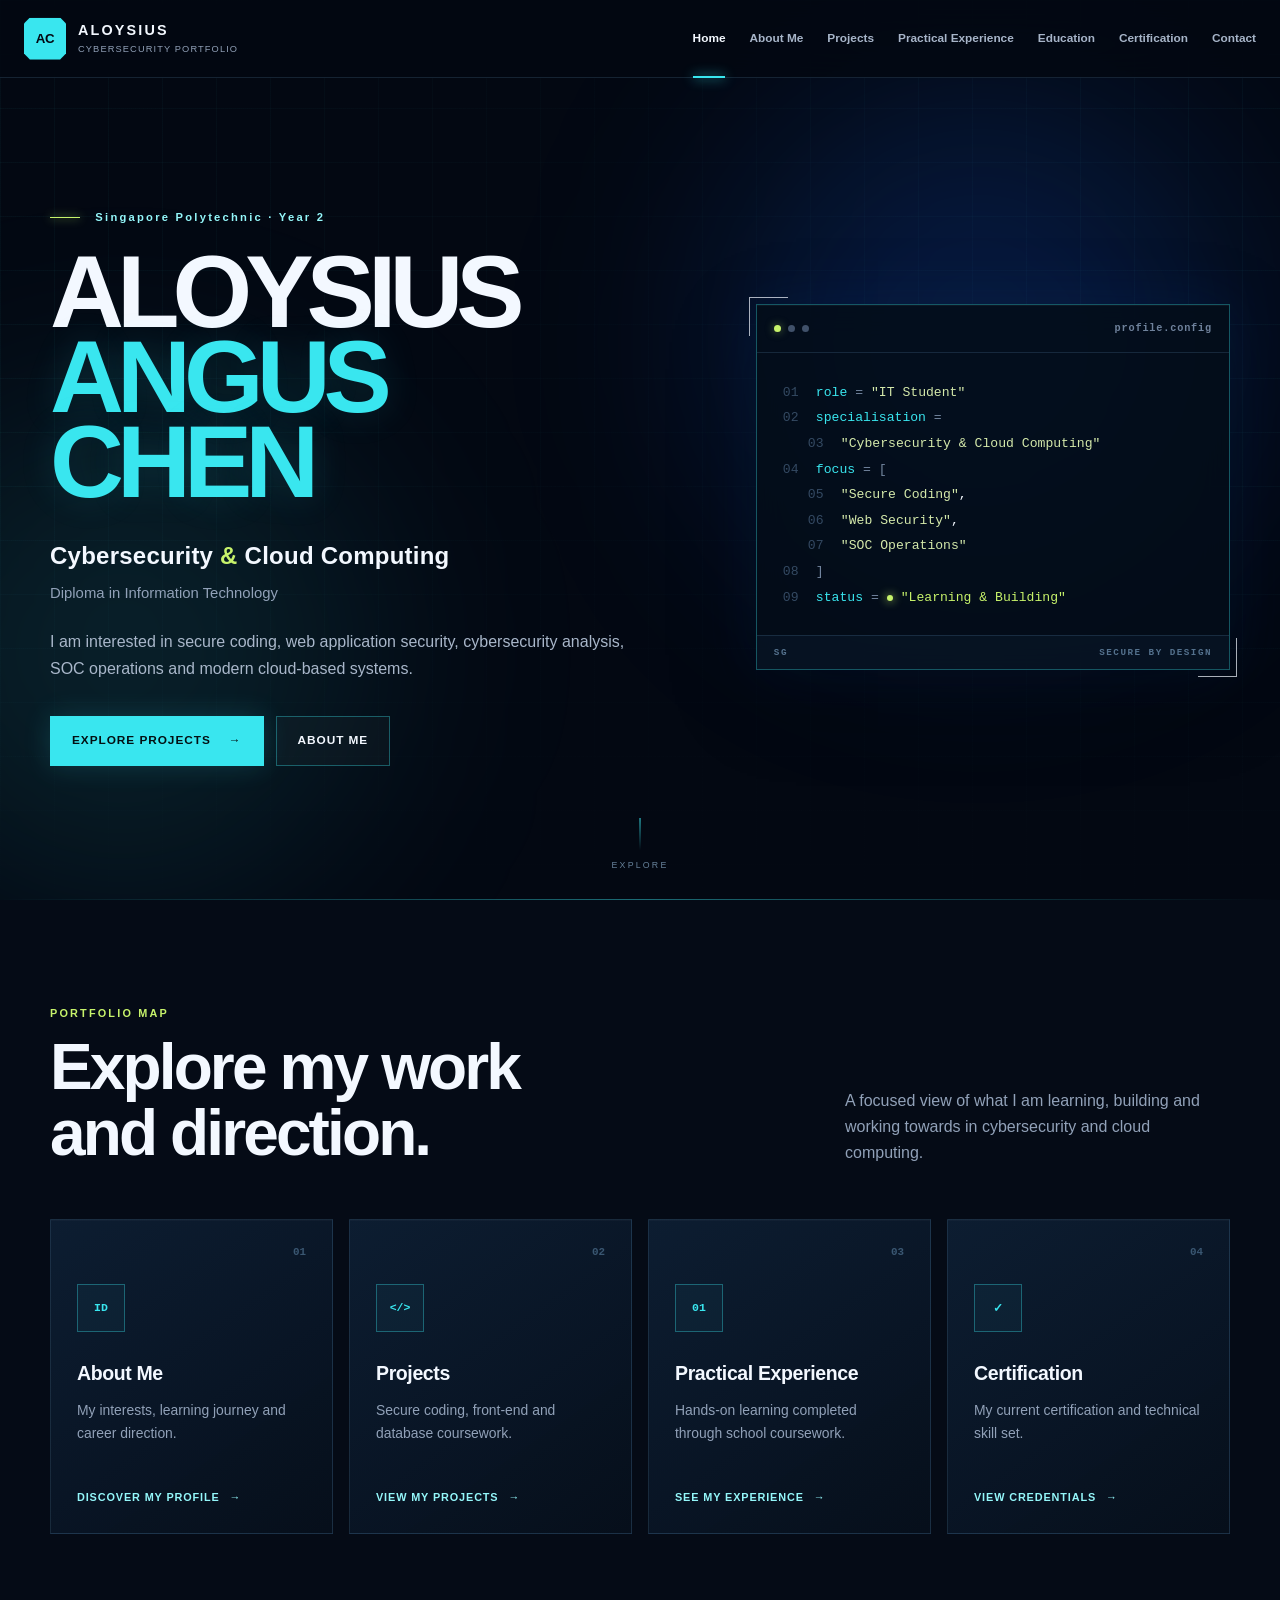
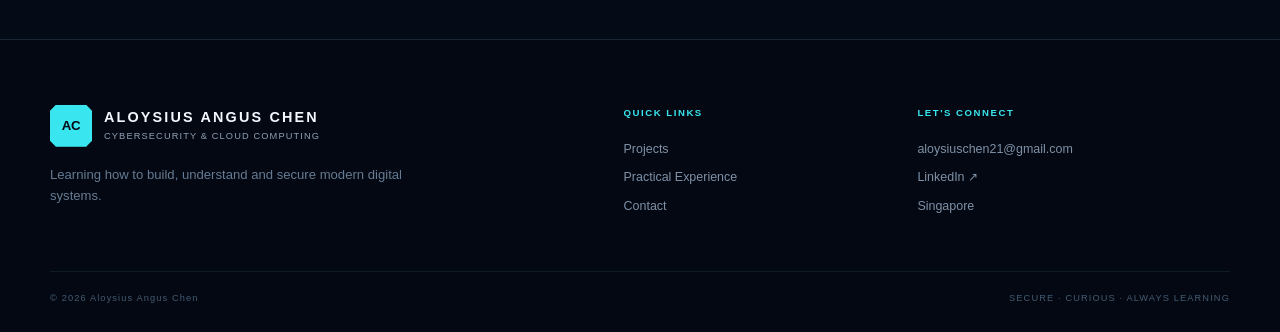
==== index.html @ 610afe20 "Add personal portfolio website" ====
<!doctype html>
<html lang="en">
<head>
  <meta charset="utf-8">
  <meta name="viewport" content="width=device-width, initial-scale=1">
  <meta name="description" content="Portfolio of Aloysius Angus Chen, a Cybersecurity and Cloud Computing student at Singapore Polytechnic.">
  <meta name="theme-color" content="#050b16">
  <title>Aloysius Angus Chen | Cybersecurity Portfolio</title>
  <link rel="stylesheet" href="styles.css">
</head>
<body data-page="home">
  <a class="skip-link" href="#main-content">Skip to content</a>
  <header class="site-header">
    <div class="nav-shell">
      <a class="brand" href="index.html" aria-label="Aloysius Angus Chen, home">
        <span class="brand-mark">AC</span>
        <span class="brand-copy"><strong>ALOYSIUS</strong><small>CYBERSECURITY PORTFOLIO</small></span>
      </a>
      <button class="menu-toggle" type="button" aria-expanded="false" aria-controls="site-nav"><span></span><span></span><span></span><span class="sr-only">Open navigation</span></button>
      <nav class="site-nav" id="site-nav" aria-label="Primary navigation">
        <a class="active" aria-current="page" href="index.html">Home</a>
        <a href="about.html">About Me</a>
        <a href="projects.html">Projects</a>
        <a href="experience.html">Practical Experience</a>
        <a href="education.html">Education</a>
        <a href="certifications.html">Certification</a>
        <a href="contact.html">Contact</a>
      </nav>
    </div>
  </header>

  <main id="main-content">
    <section class="hero grid-surface">
      <div class="ambient ambient-one" aria-hidden="true"></div>
      <div class="ambient ambient-two" aria-hidden="true"></div>
      <div class="container hero-layout">
        <div class="hero-copy reveal">
          <p class="eyebrow"><span></span> Singapore Polytechnic &middot; Year 2</p>
          <h1>ALOYSIUS<br><span>ANGUS CHEN</span></h1>
          <p class="hero-role">Cybersecurity <em>&amp;</em> Cloud Computing</p>
          <p class="hero-study">Diploma in Information Technology</p>
          <p class="hero-intro">I am interested in secure coding, web application security, cybersecurity analysis, SOC operations and modern cloud-based systems.</p>
          <div class="button-row">
            <a class="button button-primary" href="projects.html">Explore Projects <span aria-hidden="true">&rarr;</span></a>
            <a class="button button-secondary" href="about.html">About Me</a>
          </div>
        </div>

        <aside class="terminal-card reveal" aria-label="Profile summary">
          <div class="terminal-top"><span></span><span></span><span></span><p>profile.config</p></div>
          <div class="terminal-body">
            <p><span class="line-number">01</span><span class="code-key">role</span> <span class="code-symbol">=</span> <span class="code-value">&quot;IT Student&quot;</span></p>
            <p><span class="line-number">02</span><span class="code-key">specialisation</span> <span class="code-symbol">=</span></p>
            <p class="indent"><span class="line-number">03</span><span class="code-value">&quot;Cybersecurity &amp; Cloud Computing&quot;</span></p>
            <p><span class="line-number">04</span><span class="code-key">focus</span> <span class="code-symbol">=</span> <span class="code-bracket">[</span></p>
            <p class="indent"><span class="line-number">05</span><span class="code-value">&quot;Secure Coding&quot;</span>,</p>
            <p class="indent"><span class="line-number">06</span><span class="code-value">&quot;Web Security&quot;</span>,</p>
            <p class="indent"><span class="line-number">07</span><span class="code-value">&quot;SOC Operations&quot;</span></p>
            <p><span class="line-number">08</span><span class="code-bracket">]</span></p>
            <p><span class="line-number">09</span><span class="code-key">status</span> <span class="code-symbol">=</span> <span class="status-value"><i></i>&quot;Learning &amp; Building&quot;</span></p>
          </div>
          <div class="terminal-footer"><span>SG</span><span>SECURE BY DESIGN</span></div>
        </aside>
      </div>
      <a class="scroll-cue" href="#explore" aria-label="Explore portfolio sections"><span></span>EXPLORE</a>
    </section>

    <section class="home-links section" id="explore">
      <div class="container">
        <div class="section-heading reveal">
          <div><p class="kicker">PORTFOLIO MAP</p><h2>Explore my work<br>and direction.</h2></div>
          <p>A focused view of what I am learning, building and working towards in cybersecurity and cloud computing.</p>
        </div>
        <div class="link-card-grid">
          <a class="link-card reveal" href="about.html"><span class="card-index">01</span><div class="card-icon" aria-hidden="true">ID</div><h3>About Me</h3><p>My interests, learning journey and career direction.</p><b>Discover my profile <span>&rarr;</span></b></a>
          <a class="link-card reveal" href="projects.html"><span class="card-index">02</span><div class="card-icon" aria-hidden="true">&lt;/&gt;</div><h3>Projects</h3><p>Secure coding, front-end and database coursework.</p><b>View my projects <span>&rarr;</span></b></a>
          <a class="link-card reveal" href="experience.html"><span class="card-index">03</span><div class="card-icon" aria-hidden="true">01</div><h3>Practical Experience</h3><p>Hands-on learning completed through school coursework.</p><b>See my experience <span>&rarr;</span></b></a>
          <a class="link-card reveal" href="certifications.html"><span class="card-index">04</span><div class="card-icon" aria-hidden="true">✓</div><h3>Certification</h3><p>My current certification and technical skill set.</p><b>View credentials <span>&rarr;</span></b></a>
        </div>
      </div>
    </section>
  </main>

  <footer class="site-footer">
    <div class="container footer-layout"><div><a class="brand footer-brand" href="index.html"><span class="brand-mark">AC</span><span class="brand-copy"><strong>ALOYSIUS ANGUS CHEN</strong><small>CYBERSECURITY &amp; CLOUD COMPUTING</small></span></a><p>Learning how to build, understand and secure modern digital systems.</p></div><div class="footer-links"><p>QUICK LINKS</p><a href="projects.html">Projects</a><a href="experience.html">Practical Experience</a><a href="contact.html">Contact</a></div><div class="footer-contact"><p>LET'S CONNECT</p><a href="mailto:aloysiuschen21@gmail.com">aloysiuschen21@gmail.com</a><a href="https://www.linkedin.com/in/aloysius-angus-chen" target="_blank" rel="noopener noreferrer">LinkedIn <span>&nearr;</span></a><span>Singapore</span></div></div>
    <div class="container footer-bottom"><span>&copy; <span data-year></span> Aloysius Angus Chen</span><span>SECURE &middot; CURIOUS &middot; ALWAYS LEARNING</span></div>
  </footer>
  <script src="script.js"></script>
</body>
</html>
---- styles.css ----
:root {
  --bg: #050b16;
  --bg-deep: #030812;
  --surface: #091526;
  --surface-soft: #0c1a2e;
  --cyan: #39e6ef;
  --cyan-soft: #94f7fa;
  --blue: #327bff;
  --lime: #c7f36b;
  --text: #f3f8ff;
  --muted: #91a1b8;
  --line: rgba(119, 181, 224, .16);
  --line-bright: rgba(57, 230, 239, .34);
  --glass: rgba(9, 21, 38, .74);
  --shadow: 0 25px 80px rgba(0, 0, 0, .3);
  --max: 1180px;
  --header: 78px;
}

* { box-sizing: border-box; }
html { scroll-behavior: smooth; }
body { margin: 0; min-width: 320px; color: var(--text); background: var(--bg); font-family: Inter, "Segoe UI", Arial, sans-serif; line-height: 1.65; -webkit-font-smoothing: antialiased; }
body::before { content: ""; position: fixed; inset: 0; pointer-events: none; z-index: 100; opacity: .18; background: linear-gradient(rgba(255,255,255,.015) 50%, transparent 50%); background-size: 100% 4px; }
body.menu-open { overflow: hidden; }
a { color: inherit; text-decoration: none; }
img { max-width: 100%; }
button { font: inherit; }
.container { width: min(var(--max), calc(100% - 48px)); margin-inline: auto; }
.sr-only { position: absolute !important; width: 1px; height: 1px; padding: 0; margin: -1px; overflow: hidden; clip: rect(0,0,0,0); white-space: nowrap; border: 0; }
.skip-link { position: fixed; top: 8px; left: 8px; z-index: 200; transform: translateY(-150%); padding: 10px 14px; color: #021014; background: var(--cyan); border-radius: 5px; font-weight: 800; }
.skip-link:focus { transform: none; }

.site-header { position: fixed; inset: 0 0 auto; z-index: 90; height: var(--header); background: rgba(3, 8, 18, .82); border-bottom: 1px solid var(--line); backdrop-filter: blur(18px); }
.nav-shell { width: min(1380px, calc(100% - 48px)); height: 100%; margin-inline: auto; display: flex; align-items: center; justify-content: space-between; gap: 34px; }
.brand { display: inline-flex; align-items: center; flex: 0 0 auto; gap: 12px; }
.brand-mark { width: 42px; height: 42px; display: grid; place-items: center; color: var(--bg-deep); background: var(--cyan); font-size: .83rem; font-weight: 900; letter-spacing: -.03em; clip-path: polygon(14% 0, 86% 0, 100% 14%, 100% 86%, 86% 100%, 14% 100%, 0 86%, 0 14%); box-shadow: 0 0 24px rgba(57, 230, 239, .3); }
.brand-copy { display: grid; line-height: 1.1; }
.brand-copy strong { font-size: .9rem; letter-spacing: .15em; }
.brand-copy small { margin-top: 5px; color: var(--muted); font-size: .58rem; letter-spacing: .12em; }
.site-nav { display: flex; align-items: stretch; align-self: stretch; gap: 24px; }
.site-nav a { position: relative; display: flex; align-items: center; color: #a7b5c9; font-size: .74rem; font-weight: 700; white-space: nowrap; transition: color .25s ease; }
.site-nav a::after { content: ""; position: absolute; left: 0; right: 100%; bottom: -1px; height: 2px; background: var(--cyan); box-shadow: 0 0 12px var(--cyan); transition: right .25s ease; }
.site-nav a:hover, .site-nav a:focus-visible, .site-nav a.active { color: var(--text); }
.site-nav a:hover::after, .site-nav a:focus-visible::after, .site-nav a.active::after { right: 0; }
.menu-toggle { display: none; width: 44px; height: 42px; border: 1px solid var(--line-bright); background: rgba(57, 230, 239, .04); cursor: pointer; padding: 11px 10px; }
.menu-toggle > span:not(.sr-only) { display: block; width: 100%; height: 2px; margin: 4px 0; background: var(--cyan); transition: transform .25s ease, opacity .25s ease; }
.menu-toggle.open > span:nth-child(1) { transform: translateY(6px) rotate(45deg); }
.menu-toggle.open > span:nth-child(2) { opacity: 0; }
.menu-toggle.open > span:nth-child(3) { transform: translateY(-6px) rotate(-45deg); }

.grid-surface { position: relative; isolation: isolate; overflow: hidden; background-color: var(--bg-deep); background-image: linear-gradient(rgba(57,230,239,.055) 1px, transparent 1px), linear-gradient(90deg, rgba(57,230,239,.055) 1px, transparent 1px); background-size: 54px 54px; }
.grid-surface::before { content: ""; position: absolute; inset: 0; z-index: -1; background: linear-gradient(90deg, rgba(3,8,18,.35), rgba(3,8,18,.78) 48%, rgba(3,8,18,.35)), linear-gradient(180deg, transparent 50%, var(--bg-deep)); }
.grid-surface::after { content: ""; position: absolute; inset: auto 0 0; height: 1px; background: linear-gradient(90deg, transparent, var(--cyan), transparent); opacity: .45; }
.ambient { position: absolute; z-index: -1; width: 500px; height: 500px; border-radius: 50%; filter: blur(110px); pointer-events: none; }
.ambient-one { top: 10%; right: 4%; background: rgba(24, 101, 255, .19); }
.ambient-two { bottom: 0; left: -10%; background: rgba(57, 230, 239, .1); }

.hero { min-height: 100vh; padding: calc(var(--header) + 80px) 0 84px; display: grid; align-items: center; }
.hero-layout { display: grid; grid-template-columns: minmax(0, 1.12fr) minmax(400px, .88fr); align-items: center; gap: clamp(50px, 8vw, 110px); }
.eyebrow { margin: 0 0 23px; color: var(--cyan-soft); font-size: .7rem; font-weight: 800; letter-spacing: .2em; }
.eyebrow > span { display: inline-block; width: 30px; height: 1px; margin: 0 10px 3px 0; background: var(--lime); box-shadow: 0 0 10px var(--lime); }
.hero h1, .page-hero h1, .contact-copy h1 { margin: 0; font-size: clamp(4rem, 8vw, 7.3rem); line-height: .83; letter-spacing: -.068em; font-weight: 900; }
.hero h1 > span, .page-hero h1 > span, .contact-copy h1 > span { color: var(--cyan); text-shadow: 0 0 36px rgba(57, 230, 239, .15); }
.hero-role { margin: 32px 0 5px; color: var(--text); font-size: clamp(1.1rem, 2.2vw, 1.5rem); font-weight: 750; letter-spacing: .01em; }
.hero-role em { color: var(--lime); font-style: normal; }
.hero-study { margin: 0; color: var(--muted); font-size: .93rem; }
.hero-intro { max-width: 670px; margin: 24px 0 0; color: #a9b7ca; font-size: 1rem; }
.button-row { display: flex; flex-wrap: wrap; gap: 12px; margin-top: 34px; }
.button { min-height: 50px; display: inline-flex; align-items: center; justify-content: center; gap: 18px; padding: 0 21px; border: 1px solid var(--line-bright); font-size: .74rem; font-weight: 850; letter-spacing: .08em; text-transform: uppercase; transition: transform .25s ease, background .25s ease, border-color .25s ease, color .25s ease; }
.button:hover, .button:focus-visible { transform: translateY(-3px); }
.button-primary { color: #031013; background: var(--cyan); border-color: var(--cyan); box-shadow: 0 0 28px rgba(57, 230, 239, .16); }
.button-primary:hover, .button-primary:focus-visible { background: var(--lime); border-color: var(--lime); }
.button-secondary { color: var(--text); background: rgba(255,255,255,.025); }
.button-secondary:hover, .button-secondary:focus-visible { border-color: var(--cyan); background: rgba(57,230,239,.07); }

.terminal-card { position: relative; border: 1px solid var(--line-bright); background: rgba(4, 13, 25, .86); box-shadow: var(--shadow), 0 0 60px rgba(35, 119, 255, .1), inset 0 1px 0 rgba(255,255,255,.04); backdrop-filter: blur(15px); }
.terminal-card::before, .terminal-card::after { content: ""; position: absolute; width: 38px; height: 38px; border-color: var(--lime); opacity: .7; }
.terminal-card::before { top: -8px; left: -8px; border-top: 1px solid; border-left: 1px solid; }
.terminal-card::after { right: -8px; bottom: -8px; border-right: 1px solid; border-bottom: 1px solid; }
.terminal-top { height: 48px; display: flex; align-items: center; gap: 7px; padding: 0 17px; border-bottom: 1px solid var(--line); }
.terminal-top > span { width: 7px; height: 7px; border-radius: 50%; background: #40516a; }
.terminal-top > span:first-child { background: var(--lime); box-shadow: 0 0 8px rgba(199,243,107,.5); }
.terminal-top p { margin-left: auto; color: #6f829c; font: 600 .64rem Consolas, monospace; letter-spacing: .08em; }
.terminal-body { padding: 27px 26px 25px; font: .82rem/1.95 Consolas, "Courier New", monospace; overflow: hidden; }
.terminal-body p { margin: 0; white-space: nowrap; }
.terminal-body .indent { padding-left: 25px; }
.line-number { display: inline-block; width: 33px; color: #344a63; user-select: none; }
.code-key { color: var(--cyan); }
.code-symbol, .code-bracket { color: #7386a0; }
.code-value { color: #d4e9ab; }
.status-value { color: var(--lime); }
.status-value i { display: inline-block; width: 6px; height: 6px; margin-right: 8px; border-radius: 50%; background: var(--lime); box-shadow: 0 0 10px var(--lime); }
.terminal-footer { display: flex; justify-content: space-between; padding: 11px 17px; color: #54718d; border-top: 1px solid var(--line); background: rgba(12,33,53,.35); font: 700 .58rem Consolas, monospace; letter-spacing: .16em; }
.scroll-cue { position: absolute; bottom: 28px; left: 50%; transform: translateX(-50%); display: grid; justify-items: center; gap: 8px; color: #668099; font-size: .55rem; letter-spacing: .25em; }
.scroll-cue span { display: block; width: 1px; height: 32px; background: linear-gradient(var(--cyan), transparent); }

.section { padding: 105px 0; position: relative; }
.section-contrast { background: var(--bg-deep); border-block: 1px solid var(--line); }
.kicker { margin: 0 0 12px; color: var(--lime); font-size: .68rem; font-weight: 850; letter-spacing: .2em; }
.section-heading { display: grid; grid-template-columns: minmax(0, 1.3fr) minmax(260px, .7fr); align-items: end; gap: 80px; margin-bottom: 52px; }
.section-heading h2, .about-statement h2, .direction-card h2, .experience-aside h2, .project-list-heading h2, .skills-intro h2, .certificate-heading h2, .compact-cta h2 { margin: 0; font-size: clamp(2.15rem, 5vw, 4rem); line-height: 1.03; letter-spacing: -.045em; }
.section-heading > p, .skills-intro > p, .experience-aside > p { margin: 0; color: var(--muted); }
.link-card-grid { display: grid; grid-template-columns: repeat(4, 1fr); gap: 16px; }
.link-card { position: relative; min-height: 315px; overflow: hidden; display: flex; flex-direction: column; padding: 26px; background: linear-gradient(145deg, rgba(14,33,55,.82), rgba(6,15,28,.85)); border: 1px solid var(--line); box-shadow: inset 0 1px rgba(255,255,255,.025); transition: transform .3s ease, border-color .3s ease, box-shadow .3s ease; }
.link-card::before { content: ""; position: absolute; left: 0; bottom: 0; width: 0; height: 2px; background: var(--cyan); box-shadow: 0 0 15px var(--cyan); transition: width .35s ease; }
.link-card:hover, .link-card:focus-visible { transform: translateY(-7px); border-color: var(--line-bright); box-shadow: var(--shadow); }
.link-card:hover::before, .link-card:focus-visible::before { width: 100%; }
.card-index { align-self: flex-end; color: #3a5772; font: 700 .68rem Consolas, monospace; }
.card-icon { width: 48px; height: 48px; display: grid; place-items: center; margin: 26px 0 25px; color: var(--cyan); border: 1px solid var(--line-bright); background: rgba(57,230,239,.04); font: 800 .72rem Consolas, monospace; }
.link-card h3 { margin: 0; font-size: 1.22rem; letter-spacing: -.02em; }
.link-card p { margin: 10px 0 24px; color: var(--muted); font-size: .87rem; }
.link-card b { margin-top: auto; color: var(--cyan-soft); font-size: .68rem; letter-spacing: .08em; text-transform: uppercase; }
.link-card b span { margin-left: 6px; transition: margin .25s ease; }
.link-card:hover b span { margin-left: 12px; }

.page-hero { min-height: 470px; padding: calc(var(--header) + 90px) 0 78px; display: grid; align-items: center; }
.page-hero-layout { display: grid; grid-template-columns: minmax(0, 1fr) auto; align-items: end; gap: 70px; }
.page-hero h1 { font-size: clamp(3.8rem, 8vw, 7rem); }
.page-hero h1 span { display: block; }
.page-hero-layout > div:first-child > p:last-child { max-width: 680px; margin: 28px 0 0; color: #a4b4c9; font-size: 1rem; }
.page-marker { min-width: 170px; padding: 20px 0 0 22px; border-left: 1px solid var(--line-bright); }
.page-marker > span { display: block; color: transparent; -webkit-text-stroke: 1px rgba(57,230,239,.45); font-size: 4.8rem; font-weight: 900; line-height: .8; }
.page-marker p { margin: 22px 0 0; color: #668099; font: 700 .62rem/1.8 Consolas, monospace; letter-spacing: .2em; }

.about-layout { display: grid; grid-template-columns: .8fr 1.2fr; gap: clamp(50px, 9vw, 130px); }
.about-statement h2 { max-width: 480px; }
.about-copy { padding-left: 30px; border-left: 1px solid var(--line); }
.about-copy p { color: var(--muted); }
.about-copy .large-copy { margin-top: 0; color: #dfeafa; font-size: 1.2rem; }
.about-copy strong { color: var(--cyan-soft); }
.focus-card-grid { display: grid; grid-template-columns: repeat(3, 1fr); gap: 18px; }
.focus-card { min-height: 350px; display: flex; flex-direction: column; padding: 30px; border: 1px solid var(--line); background: linear-gradient(150deg, rgba(12,30,50,.78), rgba(5,13,25,.85)); transition: transform .3s ease, border-color .3s ease; }
.focus-card:hover { transform: translateY(-5px); border-color: var(--line-bright); }
.focus-top { display: flex; align-items: center; justify-content: space-between; color: var(--cyan); font: 700 .7rem Consolas, monospace; }
.focus-top i { width: 7px; height: 7px; border: 1px solid var(--lime); transform: rotate(45deg); }
.focus-card h3 { margin: 78px 0 14px; font-size: 1.35rem; }
.focus-card > p { margin: 0 0 28px; color: var(--muted); font-size: .9rem; }
.mini-tags { display: flex; flex-wrap: wrap; gap: 7px; margin-top: auto; }
.mini-tags span { padding: 5px 8px; color: #7e94ab; border: 1px solid var(--line); font-size: .62rem; }
.direction-section { padding-top: 75px; }
.direction-card { display: grid; grid-template-columns: 1fr 1fr auto; align-items: center; gap: 55px; padding: 48px; border: 1px solid var(--line-bright); background: radial-gradient(circle at 80% 0, rgba(50,123,255,.15), transparent 35%), var(--surface); }
.direction-card > p { color: var(--muted); }

.projects-section { padding-top: 80px; }
.featured-project { display: grid; grid-template-columns: minmax(340px, .78fr) minmax(0, 1.22fr); align-items: center; border: 1px solid var(--line-bright); background: linear-gradient(140deg, rgba(10,28,48,.9), rgba(4,12,23,.9)); box-shadow: var(--shadow); }
.project-visual { position: relative; overflow: hidden; background: #07101e; border-bottom: 1px solid var(--line); }
.project-visual a { position: relative; display: block; }
.project-visual img { width: 100%; height: auto; display: block; object-fit: contain; transition: filter .3s ease, transform .45s ease; }
.project-visual a > span { position: absolute; right: 14px; bottom: 14px; display: inline-flex; align-items: center; gap: 9px; padding: 8px 11px; color: #041014; background: rgba(57,230,239,.94); font-size: .63rem; font-weight: 850; letter-spacing: .07em; text-transform: uppercase; opacity: 0; transform: translateY(6px); transition: opacity .25s ease, transform .25s ease; }
.project-visual a:hover img, .project-visual a:focus-visible img { filter: brightness(.8); transform: scale(1.008); }
.project-visual a:hover > span, .project-visual a:focus-visible > span { opacity: 1; transform: none; }
.project-visual-tall { align-self: stretch; border: 0; border-right: 1px solid var(--line); }
.project-visual-tall a { height: 100%; display: grid; place-items: center; }
.project-visual-tall img { max-height: 760px; width: 100%; height: 100%; object-fit: contain; }
.featured-copy { padding: clamp(35px, 6vw, 70px); }
.project-label { display: flex; align-items: center; gap: 10px; color: var(--cyan); font-size: .64rem; font-weight: 850; letter-spacing: .16em; }
.project-label i { width: 25px; height: 1px; background: #355270; }
.project-label b { color: #71879f; }
.featured-copy h2 { margin: 20px 0; font-size: clamp(2.2rem, 4.5vw, 4.1rem); line-height: 1; letter-spacing: -.05em; }
.featured-copy h2 span { display: block; color: var(--cyan-soft); font-size: .48em; letter-spacing: -.02em; }
.featured-copy > p { color: #a6b7cb; }
.coverage { display: grid; grid-template-columns: 120px 1fr; gap: 25px; margin: 30px 0; padding: 25px 0; border-block: 1px solid var(--line); }
.coverage > p { margin: 0; color: var(--lime); font-size: .62rem; font-weight: 850; letter-spacing: .16em; }
.coverage ul { display: grid; grid-template-columns: 1fr 1fr; gap: 8px 20px; margin: 0; padding: 0; list-style: none; color: #aebed0; font-size: .82rem; }
.coverage li::before { content: "+"; margin-right: 8px; color: var(--cyan); }
.tag-list { display: flex; flex-wrap: wrap; gap: 8px; }
.tag-list span { padding: 6px 9px; color: #92abc1; border: 1px solid var(--line); background: rgba(57,230,239,.025); font: 650 .65rem Consolas, monospace; }
.project-list-heading { margin: 100px 0 35px; }
.project-grid { display: grid; grid-template-columns: 1fr 1fr; gap: 24px; }
.project-card { overflow: hidden; border: 1px solid var(--line); background: linear-gradient(145deg, rgba(11,26,45,.78), rgba(5,14,26,.86)); transition: transform .3s ease, border-color .3s ease; }
.project-card:hover { transform: translateY(-5px); border-color: var(--line-bright); }
.project-card-body { position: relative; padding: 28px; }
.project-number { position: absolute; top: 20px; right: 24px; color: #2e4d68; font: 700 2.7rem Consolas, monospace; }
.project-category { margin: 0 0 11px; color: var(--lime); font-size: .64rem; font-weight: 800; letter-spacing: .16em; }
.project-card h3 { position: relative; max-width: 80%; margin: 0 0 10px; font-size: 1.35rem; }
.project-card-body > p:not(.project-category) { min-height: 54px; margin: 0 0 24px; color: var(--muted); font-size: .9rem; }

.experience-layout { display: grid; grid-template-columns: .8fr 1.2fr; align-items: start; gap: clamp(60px, 10vw, 145px); }
.experience-aside { position: sticky; top: calc(var(--header) + 45px); }
.experience-aside > p { margin-top: 25px; }
.timeline { position: relative; }
.timeline::before { content: ""; position: absolute; top: 10px; bottom: 25px; left: 88px; width: 1px; background: linear-gradient(var(--cyan), rgba(57,230,239,.08)); }
.timeline-entry { display: grid; grid-template-columns: 65px 47px 1fr; align-items: start; padding-bottom: 40px; }
.timeline-year { padding-top: 17px; color: var(--lime); font: 700 .74rem Consolas, monospace; }
.timeline-dot { position: relative; z-index: 1; width: 11px; height: 11px; margin: 20px auto 0; border: 2px solid var(--cyan); border-radius: 50%; background: var(--bg); box-shadow: 0 0 15px rgba(57,230,239,.5); }
.timeline-content { padding: 27px 29px; border: 1px solid var(--line); background: linear-gradient(145deg, rgba(12,29,49,.72), rgba(6,15,27,.78)); }
.timeline-content > p:first-child { margin: 0; color: var(--cyan); font-size: .62rem; font-weight: 800; letter-spacing: .17em; }
.timeline-content h3 { margin: 9px 0 10px; font-size: 1.45rem; }
.timeline-content h3 + p { margin: 0 0 19px; color: var(--muted); }
.timeline-content > span { color: #607990; font-size: .66rem; text-transform: uppercase; letter-spacing: .14em; }
.compact-cta { display: flex; align-items: center; justify-content: space-between; gap: 50px; }

.education-list { display: grid; gap: 24px; }
.education-card { position: relative; overflow: hidden; display: grid; grid-template-columns: 160px 1fr; gap: 55px; padding: 50px; border: 1px solid var(--line); background: linear-gradient(135deg, rgba(12,29,49,.78), rgba(5,14,26,.85)); }
.education-card.current { border-color: var(--line-bright); }
.education-card.current::before { content: ""; position: absolute; top: 0; left: 0; bottom: 0; width: 3px; background: var(--cyan); box-shadow: 0 0 18px var(--cyan); }
.education-year { display: flex; flex-direction: column; align-items: center; color: #9bb1c7; font: 700 .76rem Consolas, monospace; }
.education-year i { width: 1px; height: 70px; margin: 13px 0; background: linear-gradient(var(--cyan), #24425e); }
.education-status { display: inline-flex; align-items: center; gap: 8px; margin-bottom: 20px; color: var(--lime); font-size: .62rem; font-weight: 850; letter-spacing: .16em; }
.education-status i { width: 7px; height: 7px; border-radius: 50%; background: var(--lime); box-shadow: 0 0 10px var(--lime); }
.education-main h2 { margin: 0; font-size: clamp(2rem, 4.5vw, 3.4rem); letter-spacing: -.04em; line-height: 1.05; }
.education-specialisation { color: var(--muted); }
.education-specialisation strong { color: var(--cyan-soft); }
.education-meta { display: flex; flex-wrap: wrap; gap: 50px; margin-top: 33px; padding-top: 25px; border-top: 1px solid var(--line); }
.education-meta span { display: grid; color: #c5d1df; font-size: .86rem; }
.education-meta small { margin-bottom: 5px; color: #60758d; font-size: .58rem; font-weight: 800; letter-spacing: .14em; }
.education-number { position: absolute; right: 25px; bottom: 4px; color: rgba(57,230,239,.05); font-size: 7rem; font-weight: 900; line-height: 1; }

.certificate-heading { margin-bottom: 32px; }
.certificate-card { position: relative; overflow: hidden; min-height: 260px; display: grid; grid-template-columns: 180px 1fr; align-items: center; gap: 50px; padding: 50px; border: 1px solid var(--line-bright); background: radial-gradient(circle at 78% 20%, rgba(50,123,255,.16), transparent 28%), linear-gradient(135deg, rgba(13,34,56,.9), rgba(5,14,26,.9)); box-shadow: var(--shadow); }
.certificate-badge { position: relative; width: 140px; height: 140px; display: grid; place-items: center; border: 1px solid var(--cyan); transform: rotate(45deg); }
.certificate-badge::before { content: ""; position: absolute; inset: 10px; border: 1px solid rgba(57,230,239,.25); }
.certificate-badge span { color: var(--cyan); font-size: .68rem; font-weight: 900; letter-spacing: .12em; transform: rotate(-45deg); }
.certificate-badge i { position: absolute; width: 7px; height: 7px; border-radius: 50%; background: var(--lime); box-shadow: 0 0 12px var(--lime); }
.certificate-copy > p { margin: 0; color: var(--lime); font-size: .65rem; font-weight: 850; letter-spacing: .18em; }
.certificate-copy h2 { margin: 13px 0 10px; font-size: clamp(2rem, 4.5vw, 3.5rem); line-height: 1.04; letter-spacing: -.04em; }
.certificate-copy > span { color: var(--muted); }
.certificate-code { position: absolute; right: 25px; bottom: 5px; color: rgba(57,230,239,.06); font-size: 8rem; font-weight: 900; line-height: 1; }
.skills-layout { display: grid; grid-template-columns: .72fr 1.28fr; gap: clamp(60px, 9vw, 125px); }
.skills-intro > p { margin-top: 22px; }
.skill-groups { display: grid; }
.skill-group { display: grid; grid-template-columns: 160px 1fr; gap: 25px; padding: 28px 0; border-top: 1px solid var(--line); }
.skill-group:last-child { border-bottom: 1px solid var(--line); }
.skill-group > div:first-child { display: flex; align-items: baseline; gap: 14px; }
.skill-group > div:first-child span { color: var(--cyan); font: 700 .64rem Consolas, monospace; }
.skill-group h3 { margin: 0; font-size: 1rem; }
.tag-list-large span { padding: 8px 11px; }

.contact-hero { min-height: calc(100vh - 260px); padding: calc(var(--header) + 95px) 0 100px; display: grid; align-items: center; }
.contact-layout { display: grid; grid-template-columns: 1fr .86fr; align-items: center; gap: clamp(60px, 10vw, 140px); }
.contact-copy h1 { font-size: clamp(4rem, 8vw, 7.5rem); }
.contact-copy h1 span { display: block; }
.contact-copy > p:not(.eyebrow) { max-width: 620px; margin: 32px 0; color: #a7b6c9; font-size: 1.06rem; }
.availability { display: flex; align-items: center; gap: 10px; color: var(--lime); font-size: .64rem; font-weight: 800; letter-spacing: .15em; }
.availability i { width: 8px; height: 8px; border-radius: 50%; background: var(--lime); box-shadow: 0 0 12px var(--lime); }
.contact-panel { border: 1px solid var(--line-bright); background: rgba(7,18,32,.82); box-shadow: var(--shadow); backdrop-filter: blur(14px); }
.contact-panel-top { display: flex; justify-content: space-between; align-items: center; padding: 17px 20px; border-bottom: 1px solid var(--line); color: #66839e; font: 700 .63rem Consolas, monospace; letter-spacing: .13em; }
.contact-panel-top i { width: 7px; height: 7px; border-radius: 50%; background: var(--cyan); box-shadow: 0 0 10px var(--cyan); }
.contact-panel > a, .contact-panel > div:not(.contact-panel-top) { display: grid; grid-template-columns: 1fr auto; gap: 7px 20px; padding: 26px; border-bottom: 1px solid var(--line); transition: background .25s ease; }
.contact-panel > a:hover, .contact-panel > a:focus-visible { background: rgba(57,230,239,.055); }
.contact-panel small { grid-column: 1; color: var(--lime); font-size: .58rem; font-weight: 850; letter-spacing: .16em; }
.contact-panel strong { grid-column: 1; overflow-wrap: anywhere; font-size: .9rem; }
.contact-panel a > span, .contact-panel > div:not(.contact-panel-top) > span { grid-column: 2; grid-row: 1 / 3; align-self: center; color: var(--cyan); }

.site-footer { padding: 65px 0 25px; background: #030812; border-top: 1px solid var(--line); }
.footer-layout { display: grid; grid-template-columns: 1.5fr .65fr .95fr; gap: 80px; }
.footer-brand { margin-bottom: 17px; }
.footer-layout > div:first-child > p { max-width: 390px; margin: 0; color: #667b93; font-size: .82rem; }
.footer-links, .footer-contact { display: flex; flex-direction: column; align-items: flex-start; gap: 8px; font-size: .78rem; }
.footer-links > p, .footer-contact > p { margin: 0 0 10px; color: var(--cyan); font-size: .6rem; font-weight: 850; letter-spacing: .16em; }
.footer-links a, .footer-contact a, .footer-contact > span { color: #7f91a7; transition: color .2s ease; overflow-wrap: anywhere; }
.footer-links a:hover, .footer-contact a:hover { color: var(--text); }
.footer-bottom { display: flex; justify-content: space-between; margin-top: 55px; padding-top: 19px; color: #445b72; border-top: 1px solid rgba(119,181,224,.1); font-size: .58rem; letter-spacing: .12em; }

.reveal { opacity: 0; transform: translateY(20px); transition: opacity .65s ease, transform .65s ease; }
.reveal.visible { opacity: 1; transform: none; }

@media (max-width: 1120px) {
  .nav-shell { width: min(var(--max), calc(100% - 38px)); }
  .site-nav { gap: 16px; }
  .site-nav a { font-size: .68rem; }
  .brand-copy { display: none; }
  .hero-layout { grid-template-columns: 1fr 420px; gap: 45px; }
  .link-card-grid { grid-template-columns: 1fr 1fr; }
}

@media (max-width: 1040px) {
  .brand-copy { display: grid; }
  .menu-toggle { display: block; }
  .site-nav { position: fixed; inset: var(--header) 0 auto; max-height: 0; overflow: hidden; display: grid; align-content: start; gap: 0; padding: 0 24px; background: rgba(3,8,18,.98); border-bottom: 1px solid transparent; opacity: 0; transition: max-height .35s ease, opacity .25s ease, padding .35s ease, border-color .35s ease; }
  .site-nav.open { max-height: calc(100vh - var(--header)); overflow-y: auto; padding-block: 14px 24px; border-color: var(--line); opacity: 1; }
  .site-nav a { min-height: 48px; border-bottom: 1px solid rgba(119,181,224,.08); font-size: .78rem; }
  .site-nav a::after { right: auto; width: 0; }
  .site-nav a.active::after, .site-nav a:hover::after { width: 30px; }
  .hero { min-height: auto; }
  .hero-layout { grid-template-columns: 1fr; }
  .terminal-card { width: min(620px, 100%); }
  .scroll-cue { display: none; }
  .focus-card-grid { grid-template-columns: 1fr 1fr; }
  .focus-card:last-child { grid-column: 1 / -1; }
  .direction-card { grid-template-columns: 1fr 1fr; }
  .direction-card .button { grid-column: 1 / -1; justify-self: start; }
  .featured-project { grid-template-columns: 1fr; }
  .project-visual-tall { border-right: 0; border-bottom: 1px solid var(--line); }
  .project-visual-tall img { max-height: 700px; width: auto; max-width: 100%; }
  .experience-layout { grid-template-columns: 1fr; gap: 55px; }
  .experience-aside { position: static; }
  .skills-layout { grid-template-columns: 1fr; gap: 45px; }
  .contact-layout { grid-template-columns: 1fr; }
  .contact-panel { width: min(680px, 100%); }
}

@media (max-width: 760px) {
  :root { --header: 70px; }
  .container { width: min(100% - 32px, var(--max)); }
  .nav-shell { width: calc(100% - 30px); }
  .brand-mark { width: 38px; height: 38px; }
  .brand-copy strong { font-size: .75rem; }
  .brand-copy small { font-size: .5rem; }
  .section { padding: 78px 0; }
  .hero { padding-top: calc(var(--header) + 62px); }
  .hero h1, .contact-copy h1 { font-size: clamp(3.2rem, 17vw, 5rem); }
  .hero-role { margin-top: 27px; }
  .terminal-body { padding-inline: 15px; font-size: clamp(.62rem, 2.75vw, .8rem); }
  .line-number { width: 27px; }
  .terminal-body .indent { padding-left: 13px; }
  .section-heading { grid-template-columns: 1fr; gap: 18px; margin-bottom: 38px; }
  .link-card-grid { grid-template-columns: 1fr; }
  .link-card { min-height: 280px; }
  .page-hero { min-height: 410px; padding-top: calc(var(--header) + 70px); }
  .page-hero-layout { grid-template-columns: 1fr; gap: 35px; }
  .page-hero h1 { font-size: clamp(3.2rem, 15vw, 5rem); }
  .page-marker { display: none; }
  .about-layout { grid-template-columns: 1fr; gap: 45px; }
  .about-copy { padding-left: 0; border-left: 0; }
  .focus-card-grid { grid-template-columns: 1fr; }
  .focus-card:last-child { grid-column: auto; }
  .focus-card { min-height: 300px; }
  .direction-card { grid-template-columns: 1fr; gap: 25px; padding: 30px; }
  .direction-card .button { grid-column: auto; }
  .featured-copy { padding: 30px 22px; }
  .coverage { grid-template-columns: 1fr; gap: 12px; }
  .coverage ul { grid-template-columns: 1fr; }
  .project-grid { grid-template-columns: 1fr; }
  .project-card-body > p:not(.project-category) { min-height: 0; }
  .project-visual a > span { opacity: 1; transform: none; }
  .compact-cta { align-items: flex-start; flex-direction: column; }
  .education-card { grid-template-columns: 1fr; gap: 30px; padding: 32px 24px; }
  .education-year { flex-direction: row; justify-content: flex-start; }
  .education-year i { width: 45px; height: 1px; margin: 0 12px; }
  .education-meta { gap: 24px; }
  .certificate-card { grid-template-columns: 1fr; gap: 45px; padding: 45px 28px; }
  .certificate-badge { margin-left: 20px; width: 110px; height: 110px; }
  .skill-group { grid-template-columns: 1fr; }
  .contact-hero { min-height: auto; padding-top: calc(var(--header) + 75px); }
  .footer-layout { grid-template-columns: 1fr; gap: 35px; }
  .footer-bottom { align-items: flex-start; flex-direction: column; gap: 8px; }
}

@media (max-width: 430px) {
  .brand-copy small { display: none; }
  .hero h1, .page-hero h1, .contact-copy h1 { font-size: clamp(2.85rem, 15vw, 4rem); }
  .button-row .button { width: 100%; }
  .terminal-body { overflow-x: auto; }
  .project-card h3 { max-width: 100%; padding-right: 48px; }
  .timeline::before { left: 0; }
  .timeline-entry { grid-template-columns: 20px 1fr; }
  .timeline-year { grid-column: 2; padding: 0 0 8px; }
  .timeline-dot { grid-column: 1; grid-row: 1 / 3; margin: 6px 0 0 -5px; }
  .timeline-content { grid-column: 2; padding: 23px 20px; }
  .contact-panel > a, .contact-panel > div:not(.contact-panel-top) { padding: 21px 18px; }
  .contact-panel strong { font-size: .78rem; }
}

@media (prefers-reduced-motion: reduce) {
  html { scroll-behavior: auto; }
  *, *::before, *::after { animation-duration: .01ms !important; animation-iteration-count: 1 !important; transition-duration: .01ms !important; }
  .reveal { opacity: 1; transform: none; }
}
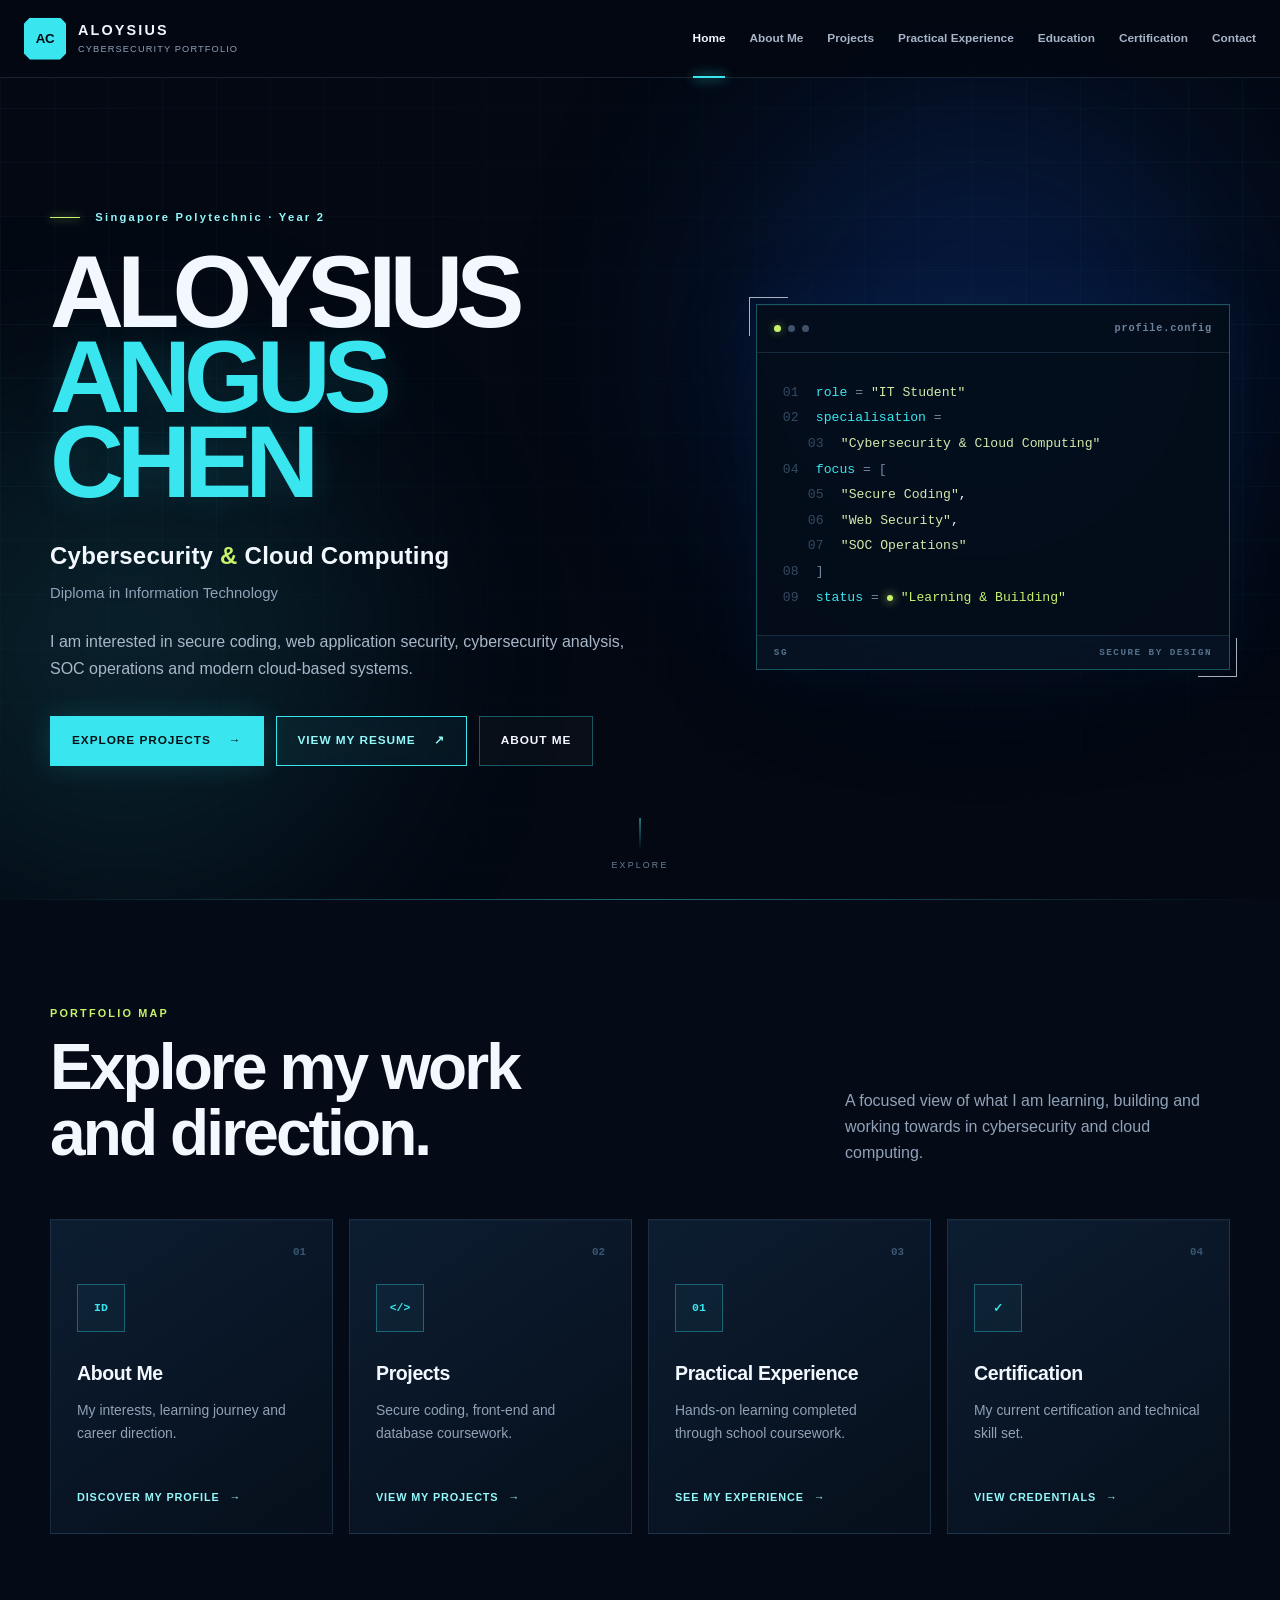
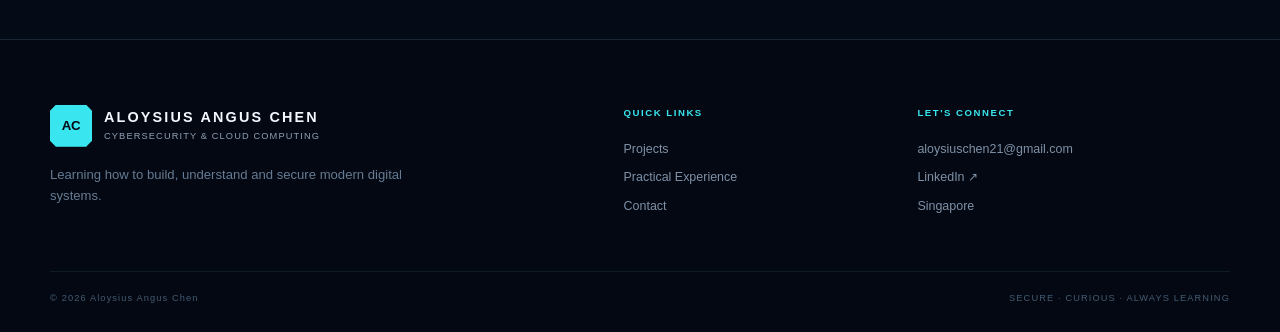
==== commit c79b13b5: "Add resume button and PDF" ====
--- a/index.html
+++ b/index.html
@@ -42,6 +42,7 @@
           <p class="hero-intro">I am interested in secure coding, web application security, cybersecurity analysis, SOC operations and modern cloud-based systems.</p>
           <div class="button-row">
             <a class="button button-primary" href="projects.html">Explore Projects <span aria-hidden="true">&rarr;</span></a>
+            <a class="button button-resume" href="assets/Aloysius_Angus_Chen_Resume.pdf" target="_blank" rel="noopener noreferrer">View My Resume <span aria-hidden="true">&nearr;</span></a>
             <a class="button button-secondary" href="about.html">About Me</a>
           </div>
         </div>
--- a/styles.css
+++ b/styles.css
@@ -70,6 +70,8 @@
 .button:hover, .button:focus-visible { transform: translateY(-3px); }
 .button-primary { color: #031013; background: var(--cyan); border-color: var(--cyan); box-shadow: 0 0 28px rgba(57, 230, 239, .16); }
 .button-primary:hover, .button-primary:focus-visible { background: var(--lime); border-color: var(--lime); }
+.button-resume { color: var(--cyan-soft); background: rgba(57,230,239,.055); border-color: var(--cyan); box-shadow: inset 0 0 20px rgba(57,230,239,.025); }
+.button-resume:hover, .button-resume:focus-visible { color: #031013; background: var(--lime); border-color: var(--lime); }
 .button-secondary { color: var(--text); background: rgba(255,255,255,.025); }
 .button-secondary:hover, .button-secondary:focus-visible { border-color: var(--cyan); background: rgba(57,230,239,.07); }
 
@@ -168,6 +170,7 @@
 .project-list-heading { margin: 100px 0 35px; }
 .project-grid { display: grid; grid-template-columns: 1fr 1fr; gap: 24px; }
 .project-card { overflow: hidden; border: 1px solid var(--line); background: linear-gradient(145deg, rgba(11,26,45,.78), rgba(5,14,26,.86)); transition: transform .3s ease, border-color .3s ease; }
+.project-card[id] { scroll-margin-top: calc(var(--header) + 24px); }
 .project-card:hover { transform: translateY(-5px); border-color: var(--line-bright); }
 .project-card-body { position: relative; padding: 28px; }
 .project-number { position: absolute; top: 20px; right: 24px; color: #2e4d68; font: 700 2.7rem Consolas, monospace; }
@@ -188,6 +191,15 @@
 .timeline-content h3 { margin: 9px 0 10px; font-size: 1.45rem; }
 .timeline-content h3 + p { margin: 0 0 19px; color: var(--muted); }
 .timeline-content > span { color: #607990; font-size: .66rem; text-transform: uppercase; letter-spacing: .14em; }
+.timeline-project-link { display: inline-flex; align-items: center; gap: 8px; margin: 0 0 20px; color: var(--cyan-soft); font-size: .68rem; font-weight: 800; letter-spacing: .08em; text-transform: uppercase; }
+.timeline-project-link span { transition: transform .2s ease; }
+.timeline-project-link:hover span, .timeline-project-link:focus-visible span { transform: translateX(4px); }
+.timeline-projects { display: grid; grid-template-columns: 1fr 1fr; gap: 10px; margin: 24px 0 20px; }
+.timeline-projects a { overflow: hidden; display: block; color: var(--cyan-soft); border: 1px solid var(--line); background: rgba(2,9,18,.7); transition: border-color .25s ease, transform .25s ease; }
+.timeline-projects a:hover, .timeline-projects a:focus-visible { border-color: var(--line-bright); transform: translateY(-3px); }
+.timeline-projects img { width: 100%; height: auto; display: block; object-fit: contain; border-bottom: 1px solid var(--line); }
+.timeline-projects a > span { display: flex; align-items: center; justify-content: space-between; gap: 8px; padding: 9px 11px; font-size: .62rem; font-weight: 750; }
+.timeline-projects b { color: var(--lime); }
 .compact-cta { display: flex; align-items: center; justify-content: space-between; gap: 50px; }
 
 .education-list { display: grid; gap: 24px; }
@@ -348,6 +360,7 @@
   .timeline-year { grid-column: 2; padding: 0 0 8px; }
   .timeline-dot { grid-column: 1; grid-row: 1 / 3; margin: 6px 0 0 -5px; }
   .timeline-content { grid-column: 2; padding: 23px 20px; }
+  .timeline-projects { grid-template-columns: 1fr; }
   .contact-panel > a, .contact-panel > div:not(.contact-panel-top) { padding: 21px 18px; }
   .contact-panel strong { font-size: .78rem; }
 }
